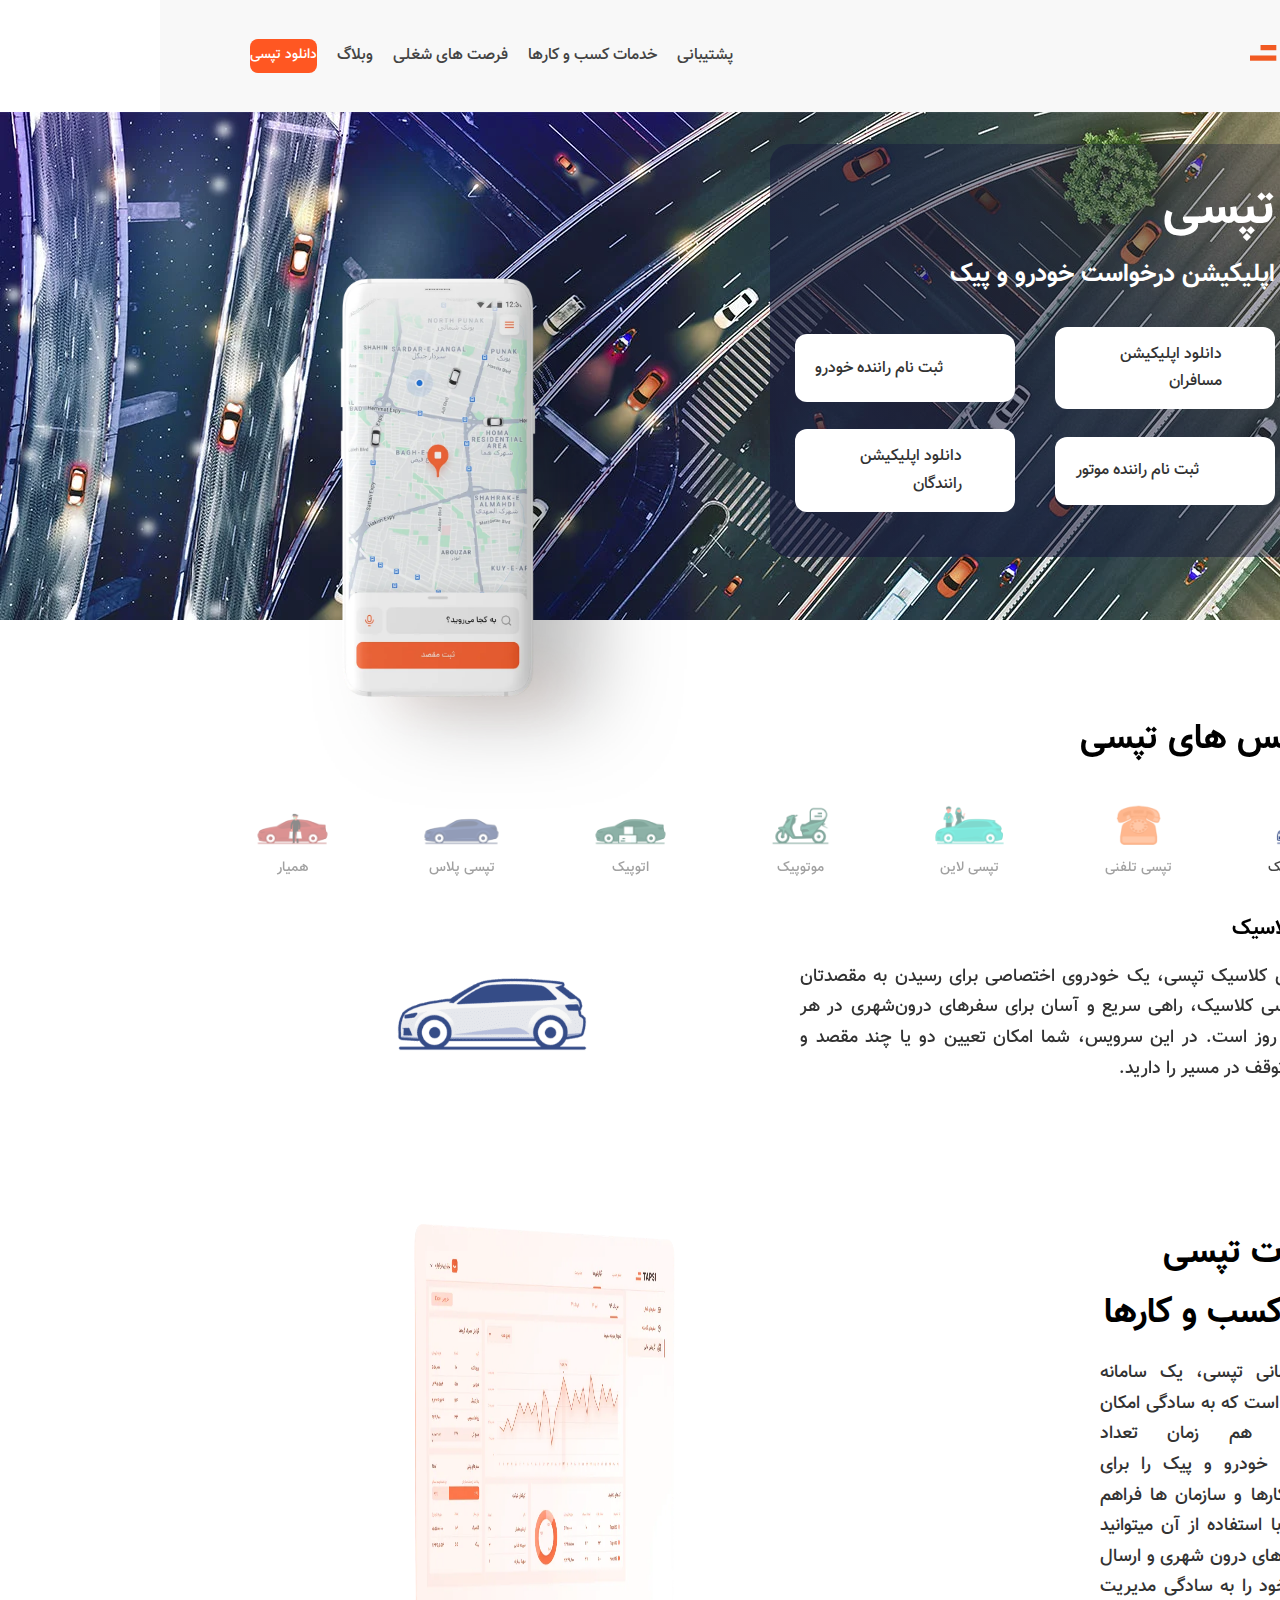
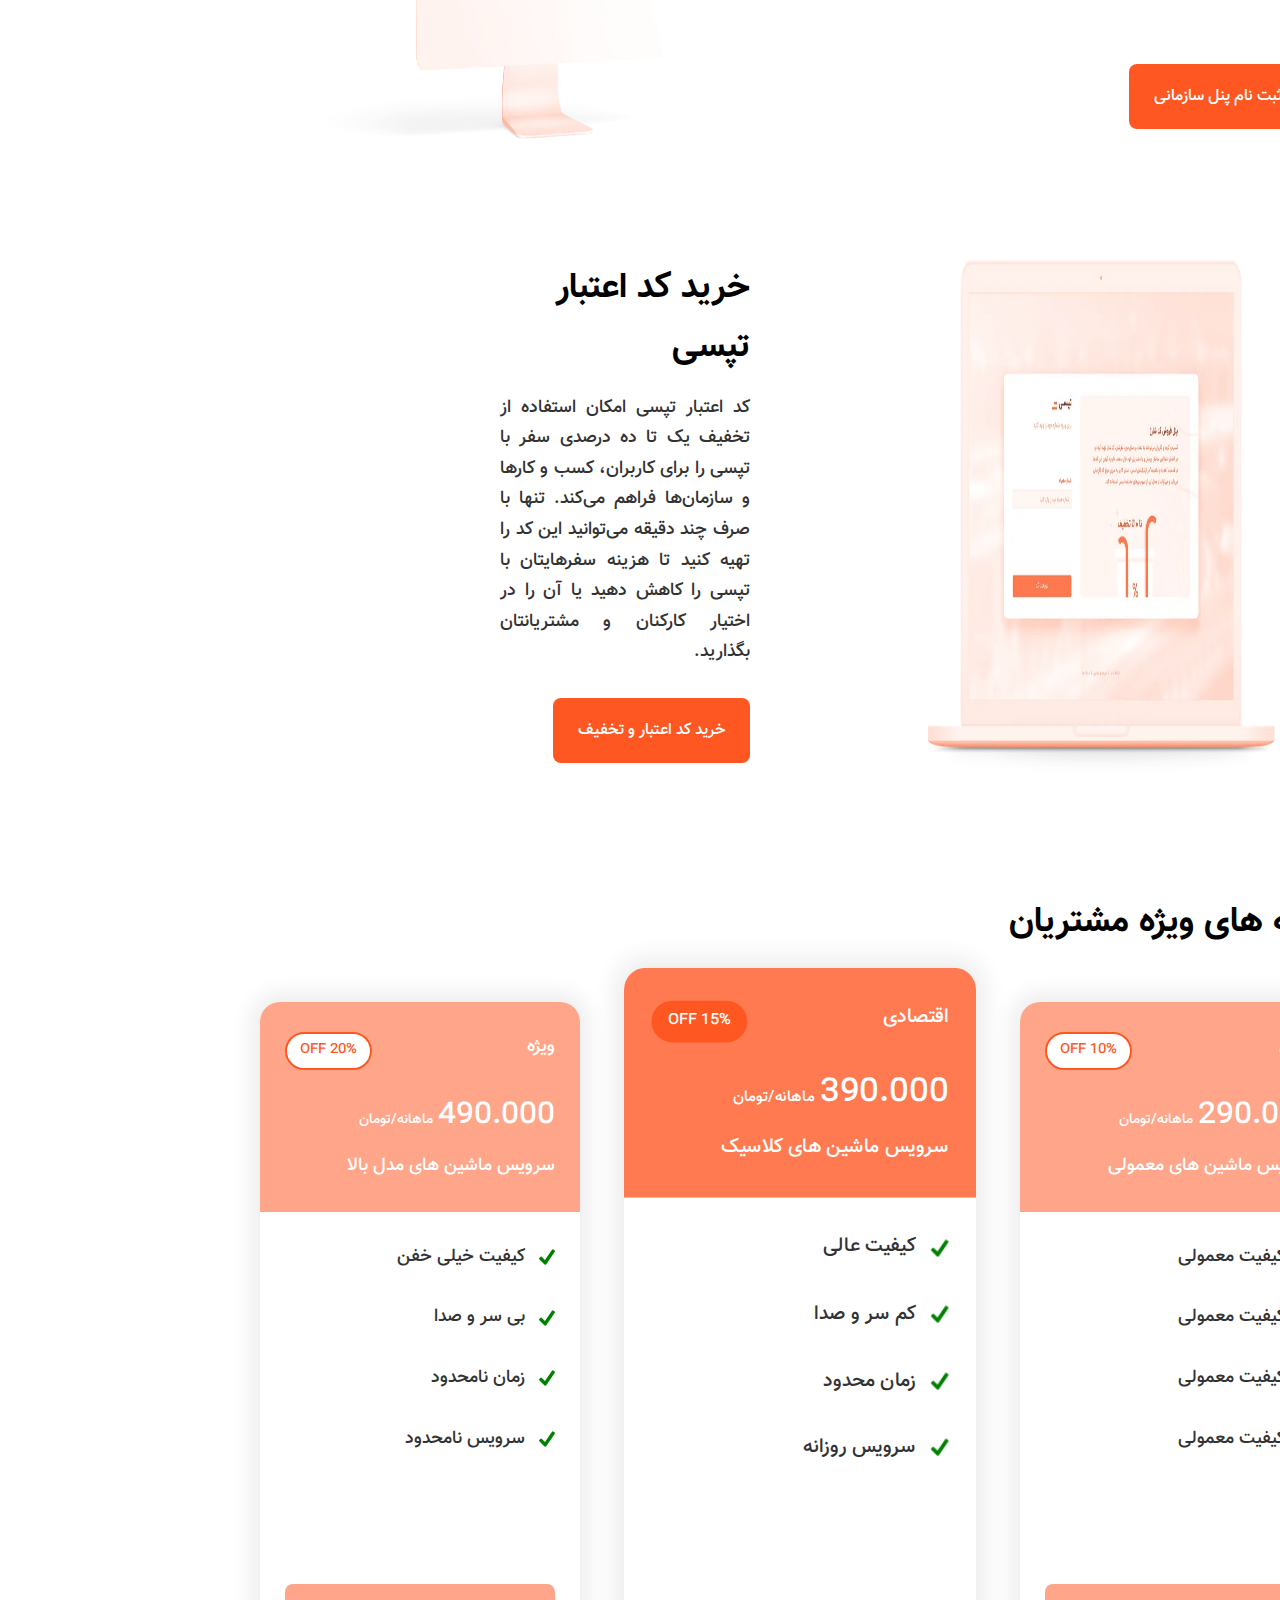
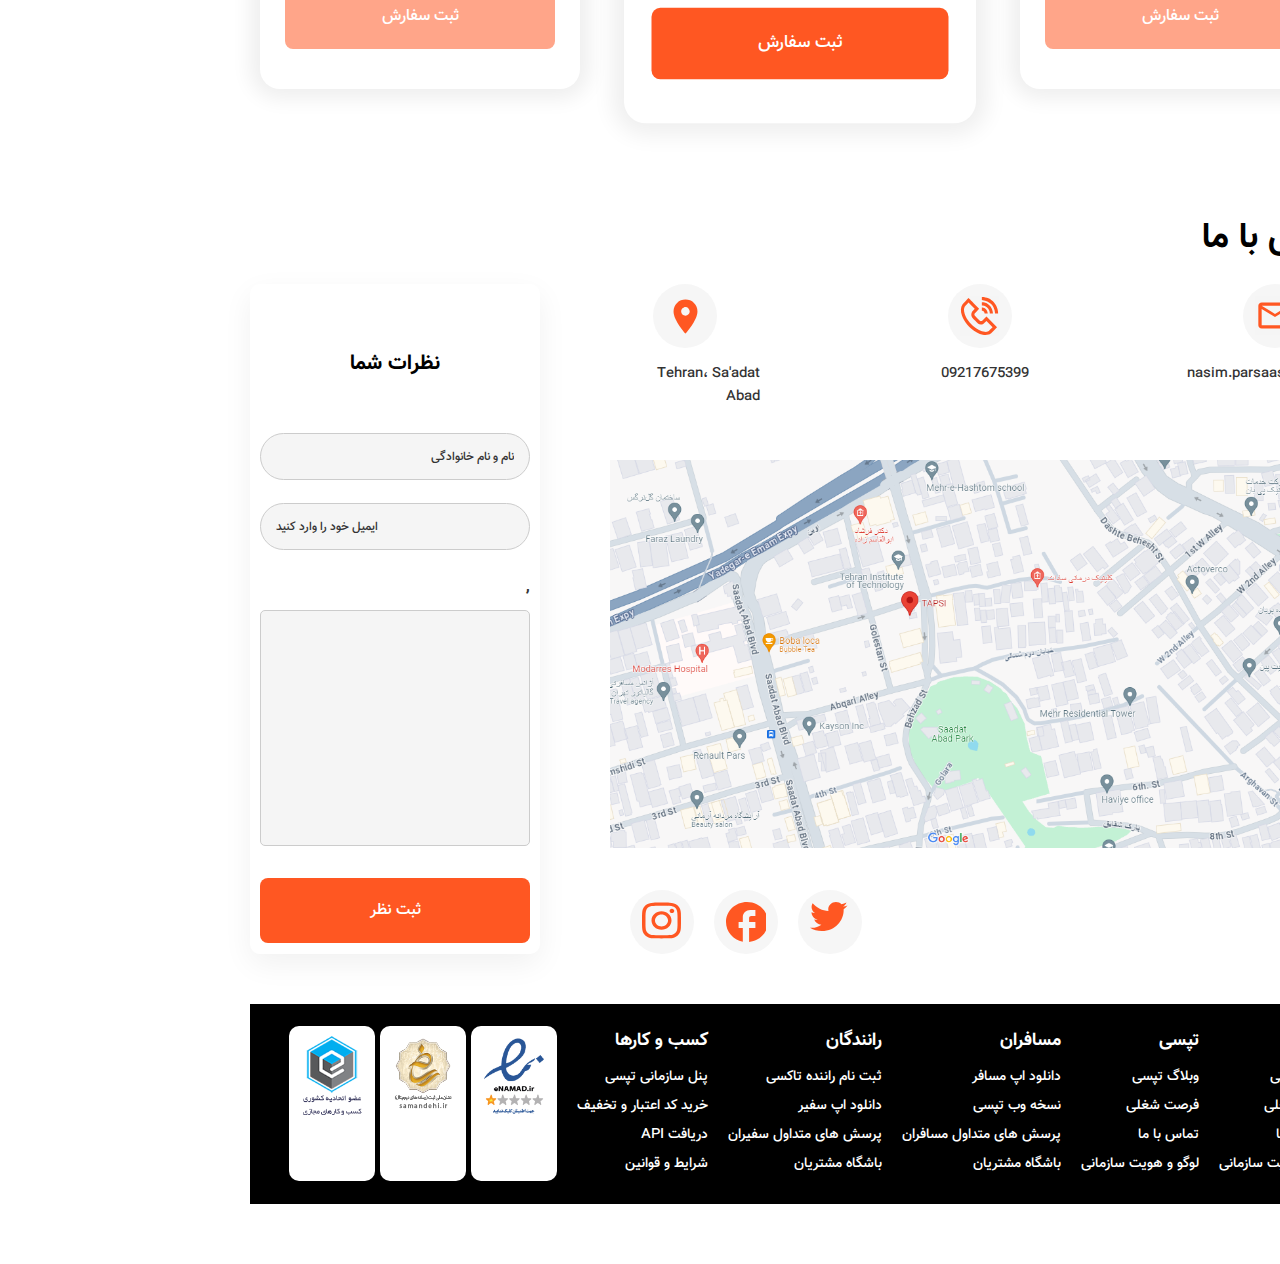
==== index.html @ 3dad5124 "first commit" ====
<!DOCTYPE html>
<html lang="en" dir="rtl">
<head>
    <meta charset="UTF-8">
    <meta name="viewport" content="wdata-tab-targetth=device-wdata-tab-targetth, initial-scale=1.0">
    <link rel="stylesheet"  href="./CSS/Fonts.css">
    <link rel="stylesheet"  href="./CSS/Style.css">
    <title> Tapsi Demo </title>
    <link href="https://unpkg.com/aos@2.3.1/dist/aos.css" rel="stylesheet">
    <link rel="stylesheet" href="https://cdnjs.cloudflare.com/ajax/libs/font-awesome/6.5.1/css/all.min.css" integrity="sha512-DTOQO9RWCH3ppGqcWaEA1BIZOC6xxalwEsw9c2QQeAIftl+Vegovlnee1c9QX4TctnWMn13TZye+giMm8e2LwA==" crossorigin="anonymous" referrerpolicy="no-referrer" />
</head>
<body>  
    <header class="main-header">
        <nav class="nav container">
            <a href="#">
                <img src="./assets/images/12570cbc.svg" width="100px" height="100px"/>
            </a>
            <div class="nav__toggler">
                <div class="bar bar-one"></div>
                <div class="bar bar-two"></div>
                <div class="bar bar-three"></div>
            </div>
            <ul class="list nav__list">
                <li class="nav__item"><a href="#">پشتیبانی</a></li>
                <li class="nav__item"><a href="#">خدمات کسب و کارها</a></li>
                <li class="nav__item"><a href="#">فرصت های شغلی</a></li>
                <li class="nav__item"><a href="#">وبلاگ</a></li>
                <li class="nav__item cta">
                    <a href="#" class="btn btn--primary btn--block">دانلود تپسی</a>
                </li>
            </ul>
        </nav>
    </header>
    <section class="hero-section">
        <div>
            <img src="assets\images\banner.webp" alt="banner">
           </div>
           <div>
            <img src="assets/images/mockup-phone.webp" alt="banner" class="banner-phone">
           </div>
        <div class="hero-wrapper container">
          <div class="intro-btn">
             <h1>تپسی</h1>
             <h2>اپلیکیشن درخواست خودرو و پیک</h2>
             <div class="intro-wrapper">
             <div class="intro-btn__passenger">
                 <span class="icon">
                 <i class="fa-solid fa-arrow-down"></i>
                 </span>
             <p>دانلود اپلیکیشن مسافران</p>
         </div>
             <div class="intro-btn__passenger"> 
                 <span class="icon">
                     <i class="fa-solid fa-car"></i>
                     </span>
                 <p>ثبت نام راننده خودرو</p>    
             </div>
             <div class="intro-btn__passenger">
                 <span class="icon">
                     <i class="fa-solid fa-motorcycle"></i>
                 </span>
                 <p>ثبت نام راننده موتور</p>   
             </div>
             <div class="intro-btn__passenger">
                 <span class="icon">
                     <i class="fa-solid fa-arrow-down"></i>
                     </span>
                 <p>دانلود اپلیکیشن رانندگان</p>   
         </div>
         </div>
          </div>
         </div>
     </section>
     <section class="services container block" data-aos="fade-up"  data-aos-duration="1000"
     data-aos-easing="ease-in-out"
     data-aos-mirror="true">
        <h2 class="services__title block-heading">سرویس های تپسی</h2>
        <div class="services__tabs">
            <a class="tab active" data-tab-target="nav-classic-tab">
                 <img src="assets\images\cc-classic.png" alt="tapsi-classic-icon" >
                <p>تپسی کلاسیک</p>
            </a>
            <a class="tab" data-tab-target="nav-tel-tab"> <img src="assets\images\cc-tel.png" alt="tapsi-tel-icon" >
                <p>تپسی تلفنی</p>
            </a>
            <a class="tab" data-tab-target="nav-line-tab"> <img src="assets\images\cc-line.png" alt="tapsi-line-icon" >
                <p>تپسی لاین</p>
            </a>
            <a class="tab" data-tab-target="nav-motopeyk-tab"> <img src="assets\images\cc-motopeyk.png" alt="motopeyk-icon" >
                <p>موتوپیک</p>
            </a>
            <a class="tab" data-tab-target="nav-autopeyk-tab"> <img src="assets\images\cc-autopeyk.png" alt="autopeyk-icon" >
                <p>اتوپیک</p>
            </a>
            <a class="tab" data-tab-target="nav-plus-tab"> <img src="assets\images\cc-plus.png" alt="tapsi-plus-icon" >
                <p>تپسی پلاس</p>
            </a>
            <a class="tab" data-tab-target="nav-hamyar-tab"> <img src="assets\images\cc-hamyar.png" alt="hamyar-icon" >
                <p>همیار</p>
            </a>
        </div>
        <div class="container">
            <div class="tab-content active" id="nav-classic-tab">
            <div class="feature__image">
                <img src="assets\images\cc-classic.png" alt="tapsi-classic-icon" >
            </div>
            <div class="feature__detail">
                <h3 class="feature__title">تپسی کلاسیک</h3>
                <p class="feature__text">با سرویس کلاسیک تپسی، یک خودروی اختصاصی برای رسیدن به مقصدتان دارید. تپسی کلاسیک، راهی سریع و آسان برای سفرهای درون‌شهری در هر ساعتی از روز است. در این سرویس، شما امکان تعیین دو یا چند مقصد و همچنین توقف در مسیر را دارید.</P> 
            </div>
        </div>
        <div class="tab-content" id="nav-tel-tab">
            <div class="feature__image">
                <img src="assets\images\cc-tel.png" alt="tapsi-tel-icon" >
            </div>
            <div class="feature__detail">
                <h3 class="feature__title">تپسی تلفنی</h3>
                <p class="feature__text">سرویس تپسی تلفنی یا ۱۶۳۰، این امکان را به شما می‌دهد که بدون نیاز به اینترنت و اپلیکیشن، درخواست خودرو بدهید. این سرویس تاکسی تلفنی مناسب زمانی است که به هر دلیلی دسترسی به اینترنت یا اپلیکیشن ندارید. همچنین سرویس تلفنی تپسی، راه حلی مناسب برای افرادی است که کار کردن با اپلیکیشن‌های موبایلی برایشان راحت نیست.</p>
        
            </div>
        </div>
        <div class="tab-content" id="nav-line-tab">
            <div class="feature__image">
                <img src="assets\images\cc-line.png" alt="tapsi-line-icon" >
            </div>
            <div class="feature__detail">
                <h3 class="feature__title">تپسی لاین</h3>
                <p class="feature__text">تپسی لاین سرویسی است که امکان سفر اشتراکی را برایتان فراهم می‌کند. در این سرویس شما با مسافر دیگری که هم‌مسیرتان است، هم‌سفر خواهید بود و هزینه سفرتان تقسیم می‌شود.</p>
        
            </div>
        </div>
        <div class="tab-content" id="nav-motopeyk-tab">
            <div class="feature__image">
                <img src="assets\images\cc-motopeyk.png" alt="motopeyk-icon" >
            </div>
            <div class="feature__detail">
                <h3 class="feature__title">موتوپیک</h3>
                <p class="feature__text">با استفاده از سرویس موتوپیک، بسته‌ها و مرسولاتتان با پیک موتور به مقصد ارسال می‌شوند. این سرویس مناسب زمانی است که می‌خواهید مرسوله سریع‌تر به مقصد برسد. در این سرویس، شما می‌توانید مسیر رسیدن مرسوله‌تان به مقصد را به صورت لحظه‌ای روی نقشه دنبال کنید.</P> 
            </div>
        </div>
        <div class="tab-content" id="nav-autopeyk-tab">
            <div class="feature__image">
                <img src="assets\images\cc-autopeyk.png" alt="autopeyk-icon" >
            </div>
            <div class="feature__detail">
                <h3 class="feature__title">اتوپیک</h3>
                <p class="feature__text">اتوپیک سرویسی برای ارسال بسته‌های شما با خودرو است. این سرویس، برای زمانی مناسب است که بسته‌های شما، با موتور قابل ارسال نیستند و یا در حین جابجایی، نیاز به مراقبت بیشتری دارند. در این سرویس نیز امکان رصد لحظه ‌به لحظه موقعیت مکانی مرسوله تا زمان رسیدن به مقصد فراهم است.</p>
        
            </div>
        </div>
        <div class="tab-content" id="nav-plus-tab">
            <div class="feature__image">
                <img src="assets\images\cc-plus.png" alt="tapsi-plus-icon" >
            </div>
            <div class="feature__detail">
                <h3 class="feature__title">تپسی پلاس</h3>
                <p class="feature__text">در سرویس پلاس تاکسی اینترنتی تپسی، خودرویی با مدل بالاتر و عمر کمتر، به دنبال شما خواهد آمد. همچنین، رانندگان این سرویس بالاترین امتیاز را از مسافران دریافت کرده‌اند. در این سرویس که در حال حاضر در تهران فعال است، امکان تعیین چند مقصد یا توقف در حین سفر، وجود دارد.</p>
        
            </div>
        </div>
        <div class="tab-content" id="nav-hamyar-tab">
            <div class="feature__image">
                <img src="assets\images\cc-hamyar.png" alt="hamyar-icon" >
            </div>
            <div class="feature__detail">
                <h3 class="feature__title">همیار</h3>
                <p class="feature__text">سرویس همیار تپسی، به جای شما خرید می‌کند. کافیست فروشگاه مورد نظر خود را به عنوان مبدا مشخص کرده و لیست خریدتان را داخل اپ وارد کنید. این خرید‌ها می‌تواند از سوپرمارکت یا داروخانه مورد نظر شما باشند.</p>
        
            </div>
        </div>
        </div>
       </section>
       <section class="feature container block">
        <div class="feature__image">
            <img src="./assets/images/i-mac.webp" alt="">
        </div>
        <div class="feature__detail">
            <h2 class="feature__title">خدمات تپسی برای کسب و کارها </h2>
            <p class="feature__text">پنل سازمانی تپسی، یک سامانه تحت وب است که به سادگی امکان درخواست هم زمان تعداد نامحدودی خودرو و پیک را برای کسب و کارها و سازمان ها فراهم میکند. و با استفاده از آن میتوانید ماموریت های درون شهری و ارسال کالاهای خود را به سادگی مدیریت کنید.</p>
            <Button class="btn btn--primary btn-block">ورود و ثبت نام پنل سازمانی</Button>
    
        </div>
       
    </section>
    <section class="feature container block charge">
        <div class="feature__image">
            <img src="./assets/images/macbook.webp" alt="">
        </div>
        <div class="feature__detail">
            <h2 class="feature__title">خرید کد اعتبار تپسی</h2>
            <p class="feature__text">کد اعتبار تپسی امکان استفاده از تخفیف یک تا ده درصدی سفر با تپسی را برای کاربران، کسب و کارها و سازمان‌ها فراهم می‌کند. تنها با صرف چند دقیقه می‌توانید این کد را تهیه کنید تا هزینه سفرهایتان با تپسی را کاهش دهید یا آن را در اختیار کارکنان و مشتریانتان بگذارید.</p>
            <Button class="btn btn--primary btn-block">خرید کد اعتبار و تخفیف</Button>
    
        </div>
       
    </section>
    <section class="container block">
        <h2 class="block__heading">تعرفه های ویژه مشتریان</h2>
        <div class="block-plan">
            <div class="plan"> 
                <div class="card card--secondary">  
                    <header class="card__header">
                        <span class="plan__introduction">
                        <span class="plan__name">عادی</span>
                        <span class=" badge badge--secondary"> 10% OFF</span>
                    </span>
                        <span  class="plan__price">290.000</span>
                        <span  class="plan__biling-cycle">ماهانه/تومان</span>
                        <span  class="plan__discription">سرویس ماشین های معمولی</span>
                    </header>
                    <div class="card__body">
                        <ul class="list list--tick">
                            <li class="list__item"> کیفیت معمولی</li>
                            <li class="list__item"> کیفیت معمولی</li>
                            <li class="list__item"> کیفیت معمولی</li>
                            <li class="list__item"> کیفیت معمولی</li>
                        </ul>
                        <Button class="btn btn--secondary btn--block">ثبت سفارش</Button>
        
                    </div>
                </div>
        
            </div>
            <div class="plan plan--popular">
                <div class="card card--primary">  
            <header class="card__header">
                <span class="plan__introduction">
                <span class="plan__name">اقتصادی</span>
                <span class=" badge badge--primary"> 15% OFF</span>
            </span>
                <span  class="plan__price">390.000</span>
                <span  class="plan__biling-cycle">ماهانه/تومان</span>
                <span  class="plan__discription">سرویس ماشین های کلاسیک</span>
            </header>
            <div class="card__body">
                <ul class="list list--tick">
                    <li class="list__item"> کیفیت عالی</li>
                    <li class="list__item"> کم سر و صدا</li>
                    <li class="list__item"> زمان محدود</li>
                    <li class="list__item"> سرویس روزانه</li>
                </ul>
                <Button class="btn btn--primary btn--block"> ثبت سفارش</Button>
        
            </div>
            </div>
        </div>
            <div class="plan">
                <div class="card card--secondary">  
                    <header class="card__header">
                        <span class="plan__introduction">
                        <span class="plan__name">ویژه</span>
                        <span class=" badge badge--secondary"> 20% OFF</span>
                    </span>
                        <span  class="plan__price">490.000</span>
                        <span  class="plan__biling-cycle">ماهانه/تومان</span>
                        <span  class="plan__discription">سرویس ماشین های مدل بالا</span>
                    </header>
                    <div class="card__body">
                        <ul class="list list--tick">
                            <li class="list__item"> کیفیت خیلی خفن</li>
                            <li class="list__item"> بی سر و صدا</li>
                            <li class="list__item"> زمان نامحدود</li>
                            <li class="list__item"> سرویس نامحدود</li>
                        </ul>
                        <Button class="btn btn--secondary btn--block">ثبت سفارش</Button>
        
                    </div>
                    </div>
            </div>
           
        </div>
    </section>
    <section class="container block">
        <h2 class="block__heading">تماس با ما</h2>
        <div class="contact-us">
            <div class="contact-us__social"> 
                <span class="icon-container">
                    <svg class="icon">
                        <use xlink:href="./assets/images/svg-sprite.svg#twitter">
                    
                        </use>
                    </svg>
                </span> 
                <span class="icon-container">
                    <svg class="icon">
                        <use xlink:href="./assets/images/svg-sprite.svg#facebook">
                    
                        </use>
                    </svg>
                </span>
                <span class="icon-container">
                    <svg class="icon">
                        <use xlink:href="./assets/images/svg-sprite.svg#instagram">
                    
                        </use>
                    </svg>
                </span>
                                       
            </div>
            <div  class="contact-us__icons" style="background-color: white;">
                <div class="icon-holder">
                    <span class="icon-holder__label">
                        nasim.parsaasl@gmail.com
                    </span>
                    <span class="icon-container">
                        <svg class="icon">
                            <use xlink:href="./assets/images/svg-sprite.svg#email">
                        
                            </use>
                        </svg>
                    </span>
                    
                </div>
                <div class="icon-holder">
                    <span  class="icon-holder__label">
                       09217675399
                    </span>
                    <span class="icon-container">
                        <svg class="icon">
                            <use xlink:href="./assets/images/svg-sprite.svg#calling">
                        
                            </use>
                        </svg>
                    </span>
                    
                </div>
                <div class="icon-holder">
                    <span  class="icon-holder__label">
                         Tehran، Sa'adat Abad
                    </span>
                    <span class="icon-container">
                        <svg class="icon">
                            <use xlink:href="./assets/images/svg-sprite.svg#location">
                        
                            </use>
                        </svg>
                    </span>
                    
                </div>
            </div>
            <div class="contact-us__map">
            <img src="./assets/images/Capture.PNG" alt="">
            </div>
            <div  class="contact-us__form">
                <div class="form-wrapper">
                    <h3>نظرات شما</h3>
                    <form> 
                        <input type="text" placeholder="نام و نام خانوادگی">
                        <input type="email" placeholder="ایمیل خود را وارد کنید" dir="ltr">
                        ,<textarea name=" " id="" cols="30" rows="10"></textarea>
                        <button type="submit" class="btn btn--primary">ثبت نظر</button>
                    </form>
                </div>
            
            
            
            </div>
            
        </div>

        
    <footer class="main-footer">
        <div class="container footer">
        <div class="footer__item">
            <h6>تپسی</h6>
            <a href="#">وبلاگ تپسی</a>
            <a href="#">فرصت شغلی</a>
            <a href="#">تماس با ما</a>
            <a href="#">لوگو و هویت سازمانی</a>
        </div>
        <div class="footer__item">
            <h6>تپسی</h6>
            <a href="#">وبلاگ تپسی</a>
            <a href="#">فرصت شغلی</a>
            <a href="#">تماس با ما</a>
            <a href="#">لوگو و هویت سازمانی</a> 
        </div>
        <div class="footer__item">
            <h6>مسافران</h6>
            <a href="#">دانلود اپ مسافر</a>
            <a href="#"> نسخه وب تپسی</a>
            <a href="#"> پرسش های متداول مسافران </a>
            <a href="#"> باشگاه مشتریان </a>
        </div>
        <div class="footer__item">
            <h6>رانندگان</h6>
            <a href="#"> ثبت نام راننده تاکسی </a>
            <a href="#"> دانلود اپ سفیر</a>
            <a href="#"> پرسش های متداول سفیران </a>
            <a href="#"> باشگاه مشتریان </a>
        </div>
        <div class="footer__item">
            <h6>کسب و کارها</h6>
            <a href="#"> پنل سازمانی تپسی</a>
            <a href="#"> خرید کد اعتبار و تخفیف</a>
            <a href="#"> دریافت API</a>
            <a href="#"> شرایط و قوانین</a>
        </div>
        <div class="footer__item enemad" >
            <div class="footer__enemad">
                <img src="./assets/images/logo.png" alt="">
            </div>
            <div class="footer__enemad">
                <img src="./assets/images/logo (1).png" alt="">
            </div>
            <div class="footer__enemad">
                <img src="./assets/images/etehadiye.png" alt="">
            </div>
        </div>
    </div>
    </footer>


    
    <script src="https://unpkg.com/aos@next/dist/aos.js"></script>
    <script>
      AOS.init();
    </script>
       <script src="./JS/main2.JS"></script>
    <script src="./JS/main1.JS"></script>
 </body>
</html>
---- CSS/Fonts.css ----
@font-face {
    font-family: "Vazir";
    font-weight: 400;
    font-style: normal;
    src: url("/assets/fonts/Vazir-Medium.woff2") format("woff2");
}

@font-face {
    font-family: "Vazir";
    font-weight: 700;
    font-style: normal;
    src: url("/assets/fonts/Vazir-Bold.woff2") format("woff2");
}

body,
button{
    font-family: "Vazir";
}
---- CSS/Style.css ----
*,
*::after,
*::before{
    box-sizing: border-box;
    margin: 0;
    padding: 0;
    /* list-style: none; */

}

:root{
    --color-primary:#ff5722;
    --color-primary-light:#ff7a50;
    --color-navbar-:#f8f8f8;
    --color-secondary-light:#fff6f2;
    --color-secondary-dark:#ffa589;
    --color-headings:#000;
    --color-body:#333333;
    --color-white:#fff;
    --avatar-size:50px;
}

html {
    font-size: 62.5%;
}


body{
    color: var(--color-body);
    font-size: 1.4rem;
    line-height: 1.7;
}

h1,
h2,
h3 {color:var(--color-headings);
    font-weight: 700;
}

h1{
    font-size: 2.5rem;
}

h2{
    font-size: 2.2rem;
    margin-bottom: 1.5rem;
}

@media screen and (min-width:1024px){
    body{font-size: 1.8rem;}
    h1{font-size: 5rem;}
    h2{font-size: 3.5rem;}
}
.btn{
    cursor: pointer;
    outline: 0;
    border: 0;
    padding: 2rem 2.5rem;
    border-radius: 8px;
    margin: 1rem 0;
    text-align: center;
    white-space: nowrap;
    font-size: 1.4rem;
}

.btn--primary{
    background-color: var(--color-primary);
    color: var(--color-white);
}

.btn--secondary{
    background-color: var(--color-secondary-dark);
    color: var(--color-white);
}

.btn--block{
    width: 100%;
    font-size: 1.6rem;
}

@media screen and (min-width:1024px){
    .btn {font-size: 1.6rem;}
    .btn--block{font-size: 2rem;}
    
}

.badge {
    display: inline-block;
    padding: 0.5rem 1.3rem;
    background-color: #fff;
    border-radius: 32px;
    border: 2px solid var(--color-primary) ;
    color: var(--color-primary);
    text-transform: uppercase;
    font-size: 1.2rem;
}

.badge--primary {
background-color: var(--color-primary);
color: var(--color-white);
}

@media screen and (min-width:1024px){
    .badge {font-size: 1.4rem;}
    
}

.list {
    list-style: none;
    font-size: 1.8rem;

}

.list--inline .list__item {
    display: inline-block;
    margin-left: 2rem;
}

/* .list--tick .list__item::before {
    content: "";
    width: 20px;
    height: 20px;
    background: url(/assets/images/checkmark-16.png) no-repeat;
    padding-right: 3rem;

} */

.list--tick .list__item {
    background: url(/assets/images/checkmark-16.png) no-repeat;
    background-position: right center;
    padding-right: 3rem;
    margin-bottom: 1.5rem;


}

@media screen and (min-width:1024px){
    .list--tick .list__item {font-size: 1.8rem;
    margin-bottom: 3rem;}
    
}
.block-plan{
    display: grid;
    gap: 8rem 6rem;
    margin-top: 5rem;
    grid-template-columns: repeat(auto-fit, minmax(250px,320px));
    justify-content: center;
}

.plan{
    max-width: 450px;
    font-size: 1.8rem;
    transition: all 0.2s ease-out;

}

.card{
    border-radius: 20px;
    overflow: hidden;
    box-shadow: 0 0 20px 10px #efefef;
}


.card__header,
.card__body{
    padding: 3rem 2.5rem;
}


.card__header{
    background-color: var(--color-secondary-dark);
    color: var(--color-white);
}



.plan__introduction{
    display: flex;
    justify-content:space-between;
    margin-bottom: 2rem;
}

.card--primary .card__header{
    background-color:var(--color-primary-light);
}

.card--secondary .card__header{
    background-color:var(--color-secondary-dark);
}

.plan__price{
font-size: 3rem;
}

.plan__biling-cycle{
    font-size: 1.4rem;
}

.plan__discription{
    margin-top: 1rem;
    display: block;

}

.plan .btn--block{
    font-size: 1.6rem;
    margin-top: 10rem;
}

.plan--popular {
    transform: scale(1.1);
}

.plan--popular:hover {
    transform: scale(1.15);
}
.plan:hover {
    transform: scale(1.05);
 
}
@media screen and (min-width: 1024px) {
   
  /* .block-plan{
 grid-template-columns: repeat(3, 1fr); 

} */

.plan .btn--block{
    font-size: 1.6rem;
}
   
}

.container{
    margin: 0 auto;
    max-width: 1140px;
}


.feature{
    display: grid;
    padding: 2rem;
    gap: 0rem 10rem;
}

.feature.btn{
    padding: 1.2rem 3rem;
}

.feature__text {
    margin-bottom: 2rem;
    text-align: justify;
}

.feature__image >img { 
    height:auto ;
    width:100% ;

}

.feature__image {
    margin-bottom: 2rem;
    justify-content: center;
    display: flex;
}



@media screen and (min-width: 1024px) {
    .feature  {
        grid-template-columns: repeat(2,1fr);
    }

    .charge .feature__image {
        order: 1;
    }


    .feature__image {
       order: 2;
       margin-bottom: 0;

    }
    
    .feature__detail {
        order: 1;
     }

     .feature__image >img { 
        width: 70%;
        height: auto;
    
    }
     
}

.contact-us__map{
    display: none;
}

.contact-us{
    display: grid;
    gap: 3rem 4rem;
    justify-content: center;
}

@media screen and (min-width: 1024px) {

    .contact-us {
        grid-template-areas: 
        "address form"
        "map form"
        "icons form";
        grid-template-columns: 70fr 30fr;

    }

    .contact-us__form {
        grid-area: form;
    }

    .contact-us__map{
        grid-area: map;
        display: block;

    }

    .contact-us__social{
        grid-area: icons;
    }

    .contact-us__icons {
        grid-area: address;
    }


}

.icon{
    width: 40px;
    height: 40px;
}


.icon-container{
    background-color: #f6f6f6;
    width: 64px;
    height: 64px;
    display: flex;
    justify-content: center;
    align-items: center;
    border-radius: 100%;
    cursor: pointer;
    color: var(--color-primary);

}

.contact-us__icons{
    display: flex;
    flex-direction: column;
    align-items: flex-end ;
}

.contact-us__icons .icon-holder{
    display: flex;
    align-items: center;
    margin-bottom: 2rem;
}

.icon-holder__label {
margin-left: 1rem;
display: block;
max-width: 250px;
}

@media screen and (min-width: 1024px) {
.contact-us__icons {
    flex-direction: row;
    justify-content: space-between;
    align-items: flex-start;
}

.contact-us__icons .icon-holder{
   flex-direction: column;
   max-width: 150px;
}
.icon-holder__label {
order: 2;
font-size: 1.4rem;
margin-top: 1.5rem;
}


}

.contact-us__social{
    display: flex;
    flex-direction: row;
    align-items: center;
    justify-content: space-around;
    margin-bottom: 2.5rem;
}

@media screen and (min-width: 1024px) {
    .contact-us__social {
        justify-content: flex-end;
        margin-bottom: 0;
    }
    
    .contact-us__social .icon-container{
       flex-direction: column;
       margin-left: 2rem;
    
    }
}

.contact-us__map img {
    width: 100% ;
    height: auto;
}

.contact-us__form{
    margin-right: 3rem;
}

.form-wrapper{
    height: 100%;
    border-radius: 10px;
    box-shadow: 0 10px 30px rgba(0, 0, 0, 0.06);
    padding: 1rem;
}

.form-wrapper h3{
margin: 5.2rem;
text-align: center;}

.form-wrapper form{
    display: flex;
    flex-direction: column;
    justify-content: space-between;
    height: 80%;
}

input,
textarea{
    display: block;
    outline: 0;
    border: 0;
}

textarea{
    resize: none;
}
::placeholder {
    font-size: 1.2rem;
    color:#333;
    font-family:"Vazir";

}

.form-wrapper input,
.form-wrapper textarea {
    border-radius: 39px;
    background-color: #f5f5f5;
    border: 1px solid #ccc;
    padding: 1.2rem 1.5rem;
    font-family: "Vazir";
    margin-bottom: 1.5rem;
}

.form-wrapper input:focus,
.form-wrapper textarea:focus{
    border: 1px solid var(--color-primary); 
}

.form-wrapper textarea{
    border-radius: 5px;    
}

.contact-us__form{
    margin-right: 0;
}

@media screen and (min-width: 1024px) {
    .contact-us__form {
        margin-right: 3rem;
    }
}
  
.main-footer{
        background-color: #000;
        color: #fff;
        min-height: 200px;
        display: flex;
        align-items: center;
        margin-top: 5rem
    }

.main-footer .footer {
        display: flex;
        flex-direction: column;
    }
.footer__item {
    margin-bottom: 2.5rem;
}
.footer__item a {
    text-decoration: none;
    font-size: 1.4rem;
    color: #fff;
    margin-bottom: 0.5rem;
    display: block;

}

.footer__item h6 {
    font-size: 1.8rem;
    font-weight: bold;
    margin-bottom: 1rem;
} 
.footer__item.enemad{
display: flex;
flex-direction:row ;
justify-content:space-between;

}

.footer__enemad{
background-color: #fff;
border-radius: 10px;
padding: 1rem 0.5rem;
max-width: 86px;
margin-left: 0.5rem;
}

.footer__enemad img{
    height: auto;
    width: 100%;
}

@media screen and (min-width: 768px) {
    .main-footer .footer {
        flex-direction: row;
        flex-wrap: wrap;
    }
    .footer__item {
        margin-bottom: 0;
        margin-left: 2rem;
    }
}

.main-header {
    background-color: var(--color-navbar-);

}

.nav {
    display: flex;
    justify-content: space-between;
    align-items: center;
    flex-wrap: wrap;
    padding: 1rem 2rem;
}

.nav__list {
    width: 100%;
    display: flex;
    flex-direction: column;
    font-size: 1.4rem;
    max-height: 0;
    overflow: hidden;
    opacity: 0;
    transition: all 0.4s ease-out;

}
.nav.nav__expanded .nav__list{
    max-height: 100vh;
    opacity: 1;
}

.nav__item {
margin-bottom: 1rem;
border-bottom: 1px solid #ccc;
}

.nav__item > a {
    text-decoration: none;
    color: #444;
    display: block;
    padding: 0.5rem 0;
}

.nav__item > a:hover {
    color: var(--color-primary);
    background-color: orange;

}

.nav__toggler {
    background-color:white;
}

.nav__item.cta {
font-size: 1.4rem;
border: 0;
}

.nav__item.cta > a {
    color: #fff;
    font-size: 1.4rem;
}

.nav__item.btn{
    padding: 1rem 3rem;
}
.nav__toggler {
    cursor: pointer;
 }

.bar{
width: 25px;
height: 3px;
background-color: #000;
margin: 5px 0;
border-radius: 5px;
transition: all 0.4s ease-out; 
}

.nav.nav__expanded .bar-one {
transform: rotate(-45deg) translate(-9px, 6px);
margin: 8px 0;
}

.nav.nav__expanded .bar-two {
   opacity: 0; 
   transform: translateX(-20px);
}

.nav.nav__expanded .bar-three {
    transform: rotate(45deg) translate(-8px, -8px);
    margin: 8px 0;  
}

@media screen and (min-width: 768px) {
    .nav{
        padding: 0 2rem;
    }
    .nav__toggler {
        display: none;
       
    }
    .nav__list {
        flex-direction: row;
        align-items: center;
        width: auto;
        opacity: 1;
        max-height: 100%;
    }
    .nav__item {
        margin-right: 2rem;
        margin-bottom: 0;
        font-size: 1.6rem;
        border: 0;
    }
}

.hero-section {
position: relative;
width: 100%;
height: 478px;
}

.hero-section .banner-img{
    width: 100%;
    height: auto;  
}
.hero-wrapper{
    position: absolute;
    top: 0;
    left: 0;
    width: 100%;
    height: 478px;
    display: flex;
    justify-content: center;
    align-items: center;
  
}

.intro-btn{
    border-radius: 20px;
    background-image: linear-gradient(
        51deg,
        rgba(23, 26, 60, 0.7) 5%,
        rgba(23, 26, 60, 0.3) 95%
    );
    padding: 40px;
    border-radius: 12px;
    display: flex;
    flex-direction: column;
    width: 270px;
}

.intro-btn h1 {
font-size: 2.5rem;
color: #fff;
}
.intro-btn h2 {
    font-size: 1.6rem;
    color: #fff;
    margin-bottom:  3rem;
}

.intro-btn__passenger{
    background-color: #fff;
    border-radius: 12px;
    margin-bottom: 2rem;
    padding: 14px;
    width: 220px;
}

.intro-wrapper{
    display: flex;
    flex-direction:column ;
    flex-wrap: wrap;
}

.intro-btn__passenger{
    display: flex;
    align-items: center;
    justify-content: space-around ;
}

.intro-btn__passenger p {
    font-size: 1.4rem;
}
.banner-phone {
    display: none;
    position: absolute;
    left: 10%;
    bottom: -50%;
    height: auto;
    width: 420px;
}
@media screen and (min-width:768px) {
    .hero-wrapper{
        justify-content: flex-start;
    }
    .intro-wrapper{
        flex-direction:row; 
        justify-content: space-between;   
        align-items: center; 
    }
    .intro-btn{
        width: 530px; 
        padding: 25px;
        border-radius: 20px;
    }
    .intro-btn h1 {
    font-size: 5rem;
    }

    .intro-btn h2 {
        font-size: 2.5rem;
        }

    .intro-btn__passenger p {
            font-size: 1.6rem;
        }
        .banner-phone {
            display: block;
        }
        
}

@media screen and (max-width:768px) {
    .hero-section img{
        height: 100vh;  
        object-fit: cover;
    }
}


.services__tabs{
    display: flex;
    flex-direction: row;
    justify-content: space-between;
    overflow: auto;
    padding: 5px 0 15px;
}
.services__tabs a{
    display: block;
    text-decoration: none;
    color: #444;
    display: flex;
    flex-direction: column;
    align-items: center;
    max-width: 100px;
}
.services__tabs .tab > p {
    margin-top: 1.5rem;
    font-size: 1.2rem;
}

.services__tabs img {
max-width: 85px;
}
.services__tabs .tab{
   opacity: 0.5; 
   transition: all 0.3s ease-out;
}
.services__tabs .tab:hover{
    opacity: 1; 
 }

 .servises__title{
    font-size: 2rem;
    font-weight: 700;
    margin-bottom: 20px;
 }

 .services .feature__title{
    margin: 1.5rem 0;
 }

 .services .feature__image{
 display: none;
 }

 .tab-content{
    display: flex;
    justify-content: space-between;
    align-items: center;
}

.feature__detail{
    width: 100%;
}

@media screen and (min-width:1024px) {
    .services__tabs .tab > p {
        margin-top: 1rem;
        font-size: 1.4rem; 
    }
    .services__tabs img {
        width: 100%;
}
.services__title{
    font-size: 3.5rem;
    margin-bottom: 30px;
}
.services .feature__image{
    display: block;
    }
    .feature__detail{
        width: 50%;
    }
}

.tab-content{
    display: none;
}

.tab-content.active{
    display: flex;
}

.tab.active{
    opacity: 1;
}

.block{
    padding: 4rem 2rem;
}

@media screen and (min-width:768px) {
    .block{
        padding: 6rem 2rem;
    }
}

.block-heading {
    margin-top: 6rem;
}

.travell__slides{
    display: flex;
    justify-content: space-between;
    align-items: center;
    overflow-x: auto;
    padding-bottom: 1rem;
}
.travell__slides::-webkit-scrollbar{
    display: none;
}

.travell__slide{
flex: 0 0 280px;
display: flex;
flex-direction: column;
align-items: center;
}

.travell__slide:not(:last-child) {
    margin-left: 2rem;

}
.travell__slide img{
    width: 100%;
    height: auto;
    object-fit: cover;
    border-radius: 32px;
}

.slide__detail {
background-color: #fff;
box-shadow: 0 10px 30px rgba(0, 0, 0, 0.06);
border-radius: 32px;
padding: 1rem 2rem;
transform: translateY(-60px);
width: 85%;
}

.slide__header {
    display: flex;
    align-items: center;
    justify-content: flex-start;
}

.slide__header p {
    font-size: 1.2rem;
    margin-right: 0.7rem;
}

.slide__header .badge{
    font-size: 1.2rem;
    padding: 0.1rem 1.2rem;

}
.slide__detail  .slide__title{
    font-size: 1.4rem;
    font-weight: 700;
    margin-top: 1rem;

}

.slide__detail  .slide__icons{
    display: flex;
    justify-content: space-between;
    align-items: center;
    color: #cacaca;
    margin-top: 1rem;
}

.accordion__header{
    display: flex;
    justify-content: space-between;
    align-items: center;
    cursor: pointer;
    padding: 2rem 2rem;
    border-bottom: 2px solid #ececec;

}

.accordion__heading{
    margin-bottom: 0;
    color: #3a3a3a;
    font-size: 1.8rem;
}

.accordion__content{
border-radius: 5px;
max-height: 0;
overflow: hidden;
opacity: 0;
transition: all 0.4s ease-out; 
}

.accordion__content p {
    border-bottom: 2px solid #ececec;
    margin: 1rem 0;

}

.accordion__expanded .accordion__content{
    max-height: 100vh;
    opacity: 1;
    padding: 1rem 4rem;
}

.accordion__header i {
    color: var(--color-primary);
    font-size: 20px;
    transform: rotate(-);
    transition: all 0.4s ease-out; 
}

.accordion__expanded .accordion__header i {
    transform: rotate(-90deg);

}
.accordion-wrapper{
    background-color: #fff;
    border-radius: 10px;
    border: 2px solid #ececec;
    box-shadow: 0 9px 12px rgba(0, 0, 0,0.05 );
    
}

.accordion__intro{
    display: flex;
    justify-content: space-between;
    align-items: center;
    padding: 2rem 2rem;
    border-bottom: 2px solid #ececec;
    color: var(--color-primary );
}

.avatar-group{
    display: flex;
    align-items: center;
    margin-top: 1.5rem;
}

.avatar-group .avatar {
width: var(--avatar-size);
height: var(--avatar-size);
border: 3px solid #fff;
border-radius: 100%;
overflow: hidden;
margin-left: -20px;
cursor: pointer;
transition: all 0.3s ease-in-out;
position: relative;
}

.avatar:hover:not( :last-of-type){
    transform: translate(10px);
}
.avatar-group .avatar-group img {
width: 100%;
height: 100%;
}

.hidden-avatars {
    width: var(--avatar-size);
    height: var(--avatar-size);
    border-radius: 100%;
    background-color: var(--color-primary-light);
    color: #fff;
    display: flex;
    justify-content: center;
    align-items: center;
    position: relative;
}

.slide__suggest{
    font-size: 1.2rem;
    color: var(--color-primary);
    margin-right: 3px;
    display: inline-block;
}

.select-type{
    display: flex;
    justify-content: space-between;
    align-items: center;
}

.select-control input[type="radio"] {
display: none;
}

.select-control {
cursor: pointer;
flex-grow: 1;
}

.select-type :not(:last-child) {
margin-left: 2rem;
}

.select-control label {
    cursor: pointer;
    width: 100%;
    display: block;
    border-radius: 32px;
    border: 2px solid #ccc;
    padding: 1rem 2rem ;
    font-weight: 700;
    color: #444;
    position: relative;
    text-align: center;
    transition: all 0.2s ease-out;
}

.select-control label::before {
    position: absolute;
    content: "";
    width: 15px;
    height: 15px;
    box-shadow: 0 0 0 2px #ccc;
    border-radius: 100%;
    right: 2.5rem;
    top: 50%;
    transform: translateY(-50%);
    border: 3px solid #fff;
    transition: all 0.3s ease-out;
}

.select-control input[type="radio"]:checked + label {
    border: 2px solid var(--color-primary);
    color: var(--color-primary);
}

.select-control input[type="radio"]:checked + label::before {
    box-shadow: 0 0 0 2px var(--color-primary);
    background-color: var(--color-primary);
}
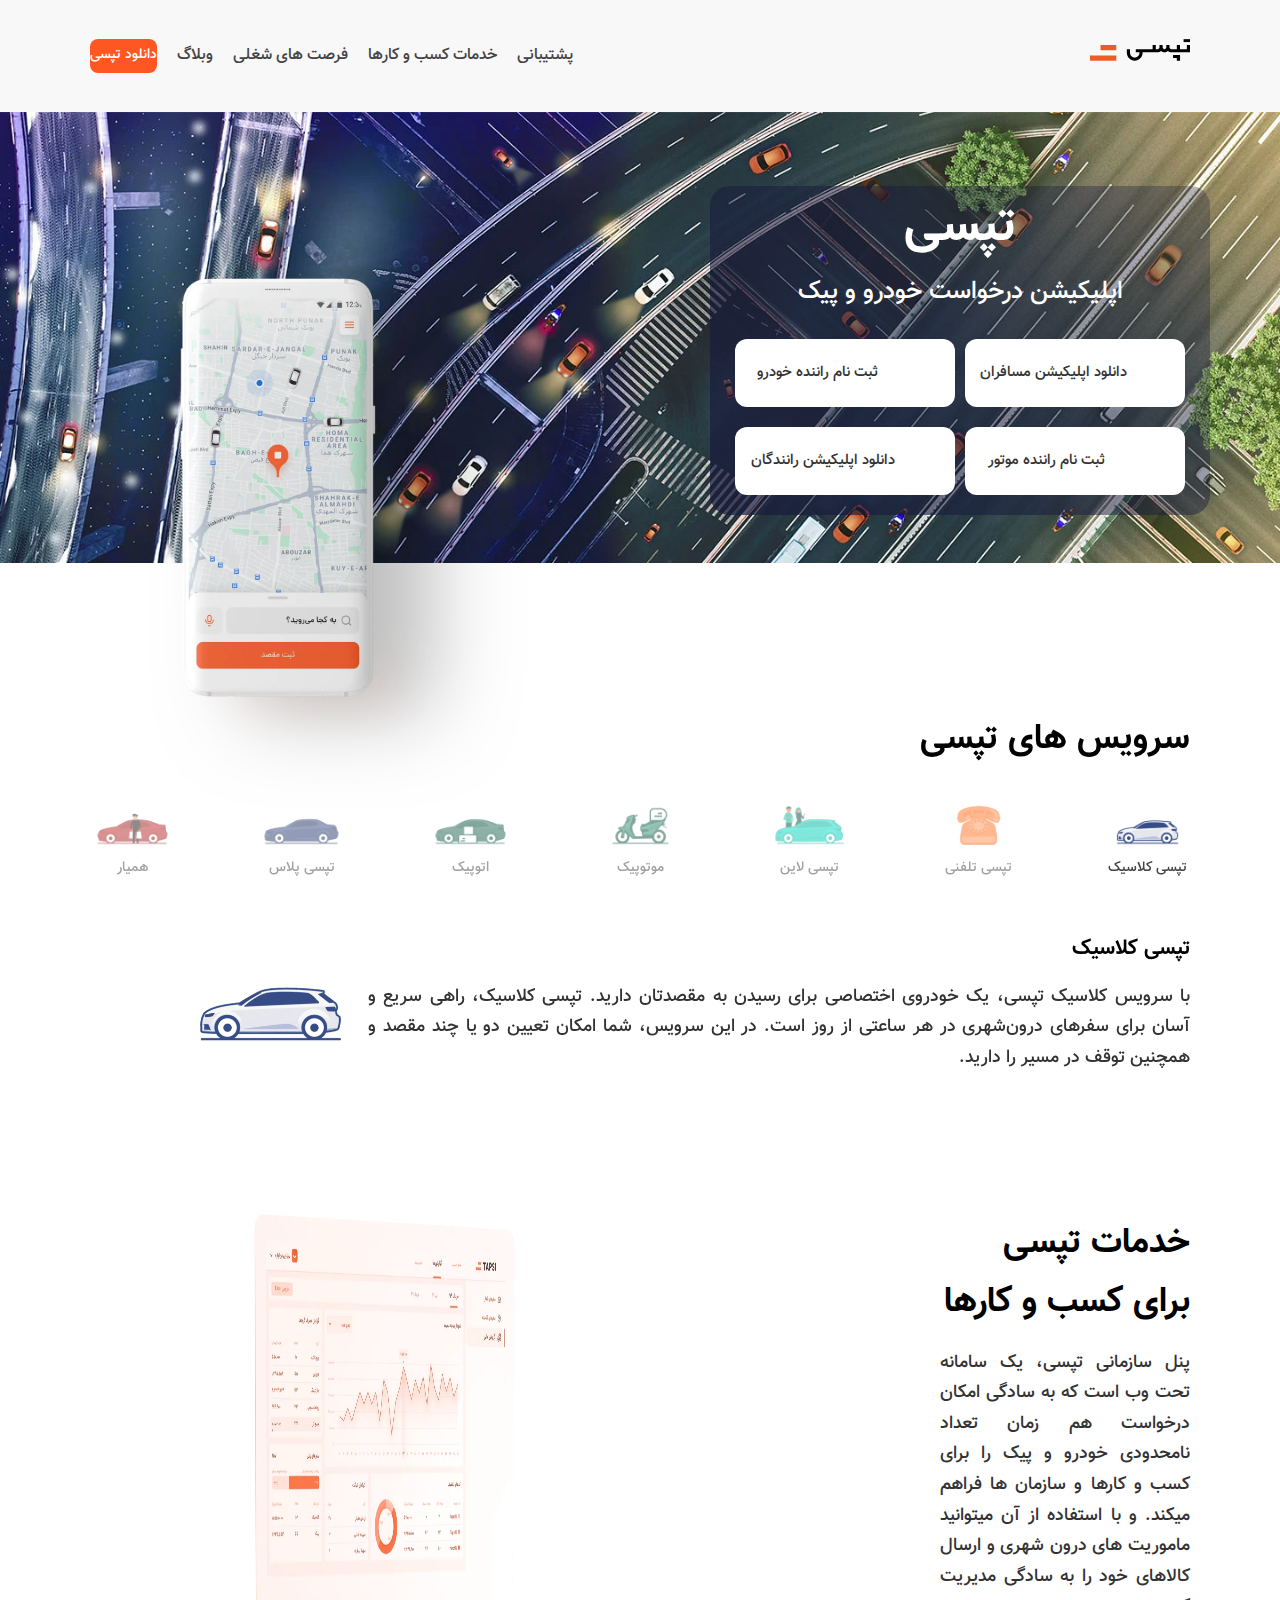
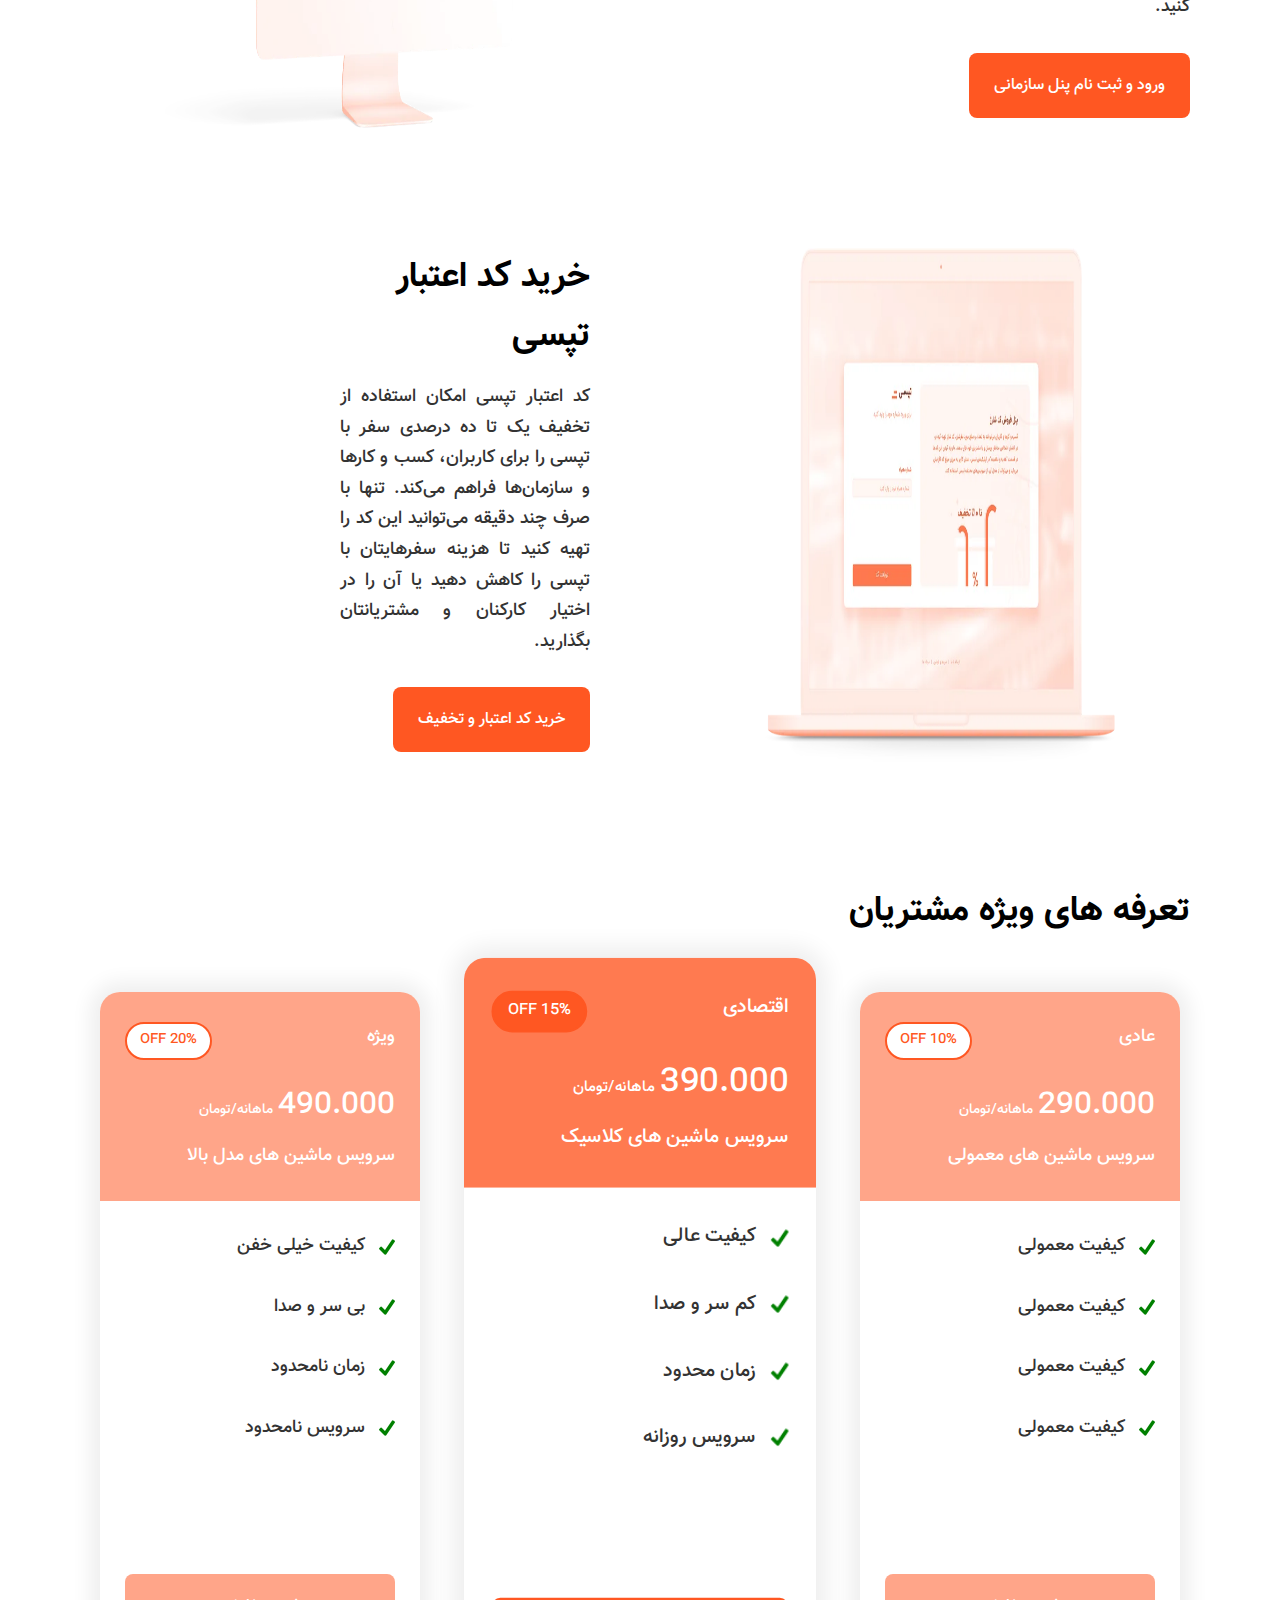
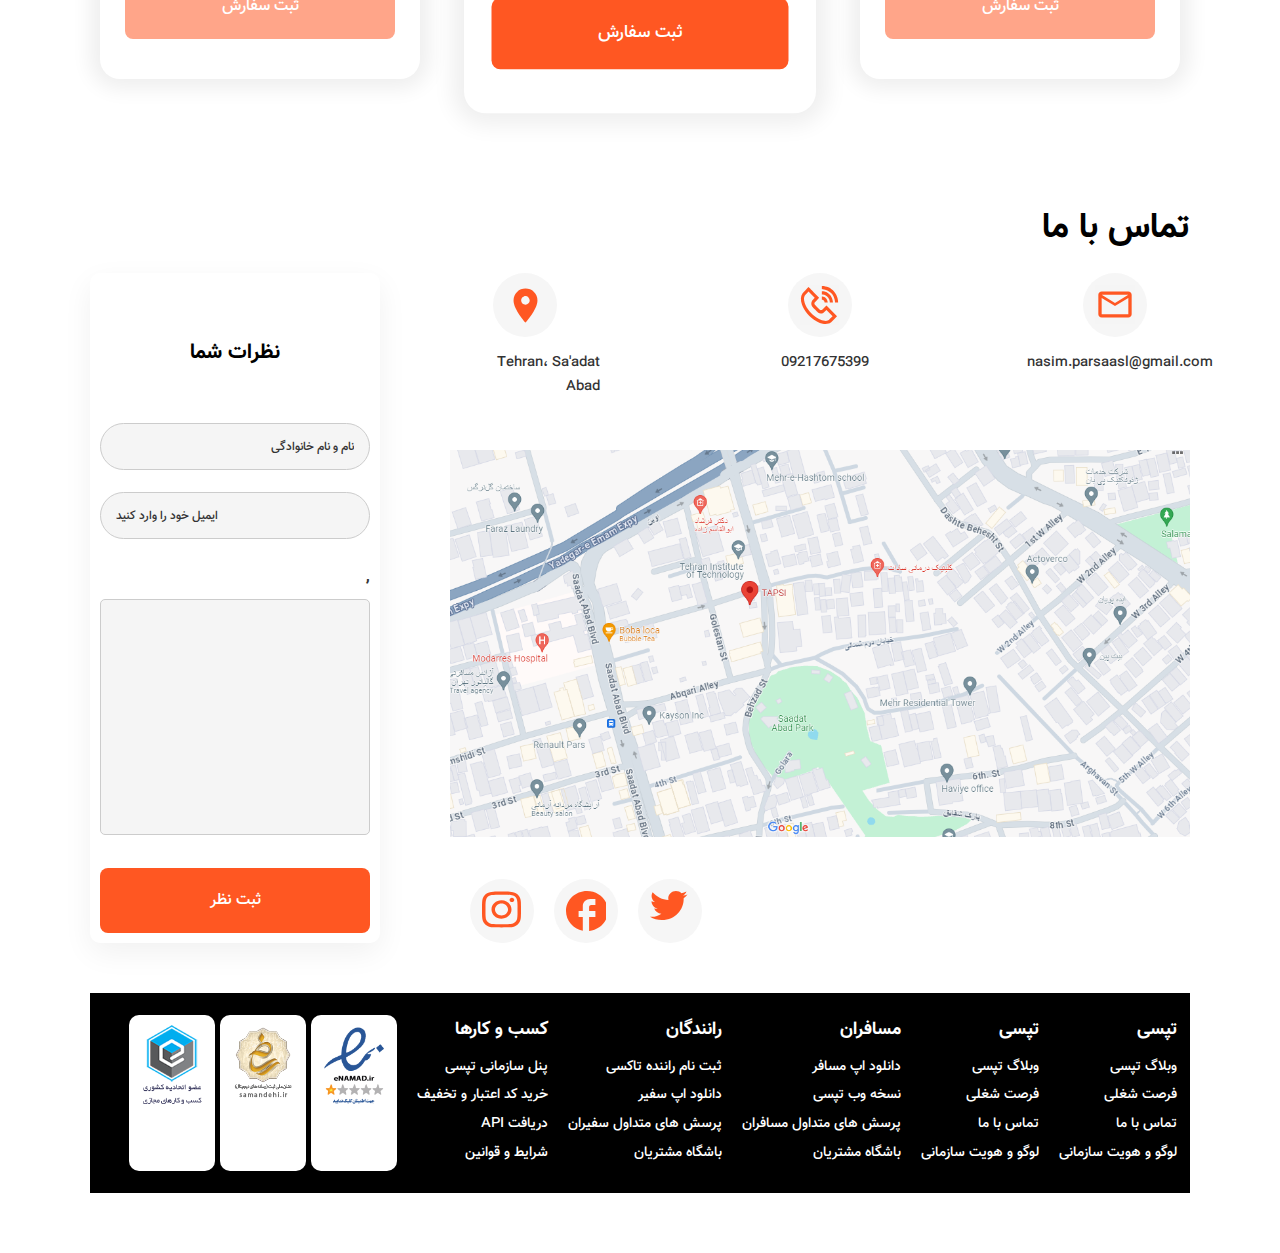
==== commit 1ceb962d: "tapsi first version" ====
--- a/index.html
+++ b/index.html
@@ -33,7 +33,7 @@
     </header>
     <section class="hero-section">
         <div>
-            <img src="assets\images\banner.webp" alt="banner">
+            <img src="assets\images\banner.webp" class="banner-img"alt="banner">
            </div>
            <div>
             <img src="assets/images/mockup-phone.webp" alt="banner" class="banner-phone">
--- a/CSS/Style.css
+++ b/CSS/Style.css
@@ -692,21 +692,23 @@
         rgba(23, 26, 60, 0.7) 5%,
         rgba(23, 26, 60, 0.3) 95%
     );
-    padding: 40px;
+    padding: 16px;
     border-radius: 12px;
     display: flex;
     flex-direction: column;
-    width: 270px;
+    align-items: center;
+    max-width: 300px;
 }
 
 .intro-btn h1 {
 font-size: 2.5rem;
 color: #fff;
+margin-top: 0;
 }
 .intro-btn h2 {
     font-size: 1.6rem;
     color: #fff;
-    margin-bottom:  3rem;
+    margin-bottom:  2.5rem;
 }
 
 .intro-btn__passenger{
@@ -724,14 +726,23 @@
 }
 
 .intro-btn__passenger{
+    cursor: pointer;
     display: flex;
     align-items: center;
     justify-content: space-around ;
 }
 
 .intro-btn__passenger p {
-    font-size: 1.4rem;
-}
+    font-size: 1.2rem;
+}
+.intro-btn__passenger > i {
+    color: #000;
+  }
+  .intro-btn__passenger.driver-intro {
+    border: 2px solid #fff;
+    background-color: rgba(23, 26, 60, 0.5) !important;
+    color: #fff;
+  }
 .banner-phone {
     display: none;
     position: absolute;
@@ -743,6 +754,7 @@
 @media screen and (min-width:768px) {
     .hero-wrapper{
         justify-content: flex-start;
+        right: 0;
     }
     .intro-wrapper{
         flex-direction:row; 
@@ -750,8 +762,9 @@
         align-items: center; 
     }
     .intro-btn{
-        width: 530px; 
-        padding: 25px;
+        width: 500px; 
+        max-width: 500px;
+        padding: 0 25px;
         border-radius: 20px;
     }
     .intro-btn h1 {
@@ -760,10 +773,11 @@
 
     .intro-btn h2 {
         font-size: 2.5rem;
+        font-weight: 400;
         }
 
     .intro-btn__passenger p {
-            font-size: 1.6rem;
+            font-size: 1.5rem;
         }
         .banner-phone {
             display: block;
@@ -772,10 +786,11 @@
 }
 
 @media screen and (max-width:768px) {
-    .hero-section img{
+    .hero-section .banner-img{
         height: 100vh;  
         object-fit: cover;
     }
+
 }
 
 
@@ -804,7 +819,8 @@
 max-width: 85px;
 }
 .services__tabs .tab{
-   opacity: 0.5; 
+   opacity: 0.5;
+   cursor: pointer; 
    transition: all 0.3s ease-out;
 }
 .services__tabs .tab:hover{
@@ -826,12 +842,13 @@
  }
 
  .tab-content{
+    margin-top: 2rem;
     display: flex;
     justify-content: space-between;
     align-items: center;
 }
 
-.feature__detail{
+.services .feature__detail{
     width: 100%;
 }
 
@@ -879,6 +896,12 @@
 
 .block-heading {
     margin-top: 6rem;
+}
+
+@media screen and (max-width:768px) {
+    .block-heading {
+        margin-top: 50rem;
+    }   
 }
 
 .travell__slides{
